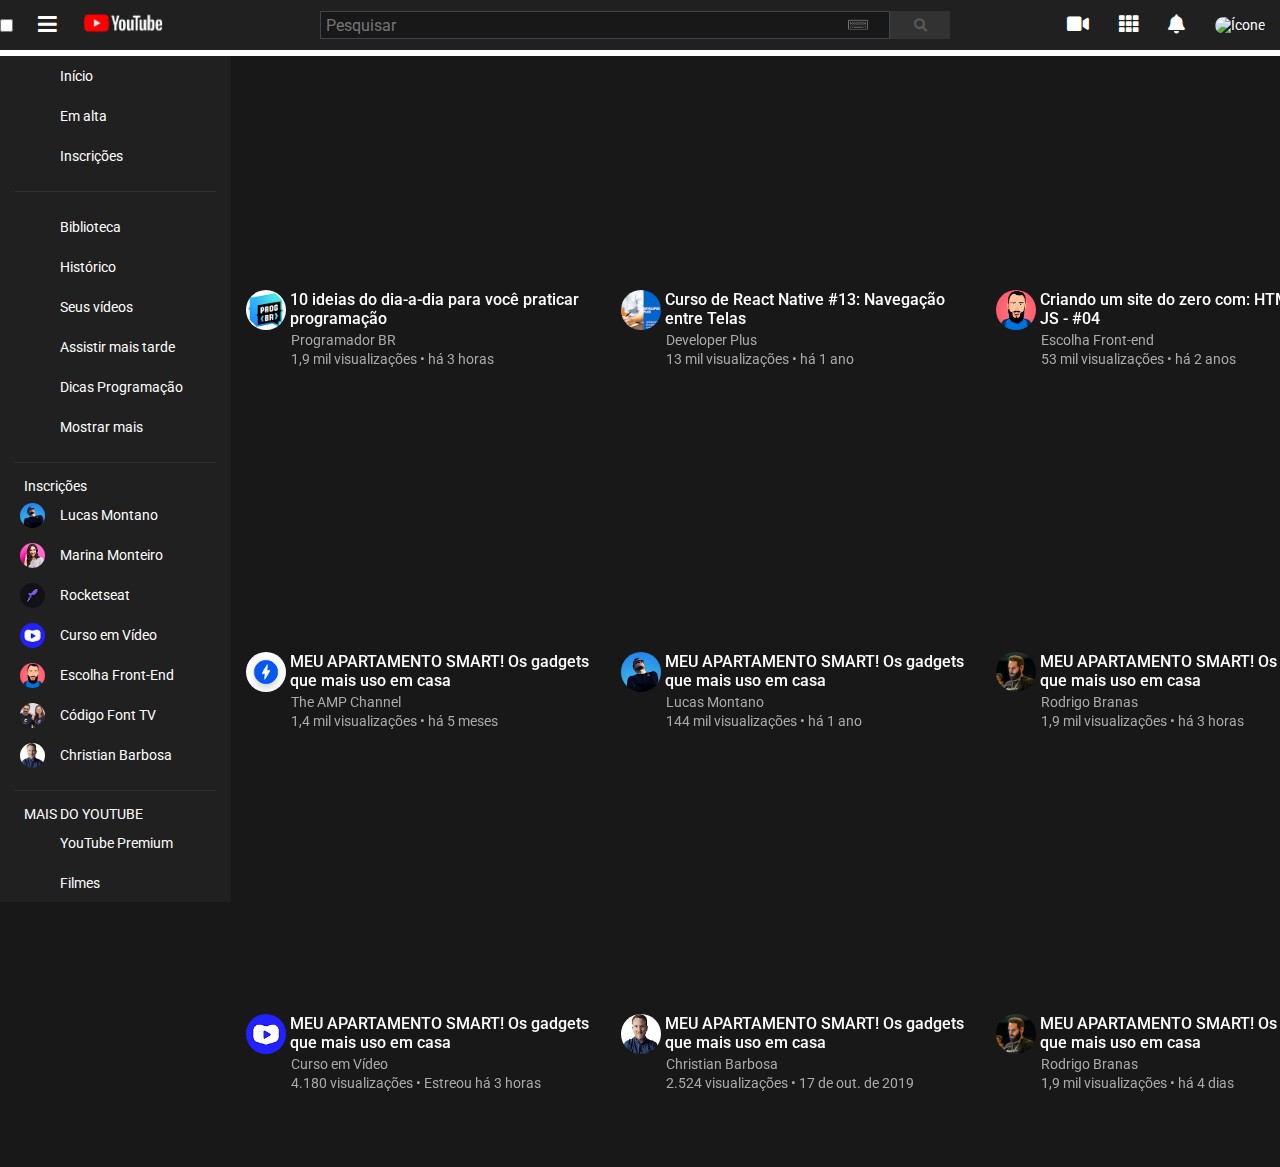
==== main.html @ c2fdd248 "alteração" ====
<!DOCTYPE html>
<html lang="pt-BR">

<head>
    <meta charset="UTF-8">
    <meta name="viewport" content="width=device-width, initial-scale=1.0">

    <link rel="stylesheet" href="styles/style.css">
    <title>Document</title>
    <script src="https://use.fontawesome.com/62e43a72a9.js"></script>
    <link rel="stylesheet" href="https://cdnjs.cloudflare.com/ajax/libs/font-awesome/5.11.2/css/all.css">
    <link href="https://fonts.googleapis.com/css2?family=Roboto&display=swap" rel="stylesheet">
    <link href="https://fonts.googleapis.com/css2?family=Roboto:wght@500&display=swap" rel="stylesheet">

</head>

<body>
    <header>
        <div class="header">
            <div class="header_start">
                <input type="checkbox" id="esconder">
                <label for="esconder">
                <div class="menu-hamburger">
                    <i class="fas fa-bars fa-lg"></i>
                </div>
            </label>
                <div class="logo">
                    <img src="img/logo-ytb.png" alt="Youtube"><a href="youtube.com.br"></a>
                </div>
            </div>
            <div class="header_center">
                <div class="pesquisa">
                    <img src="img/teclado.png" alt="">
                    <input class="inp-text" type="text" placeholder="Pesquisar">
                    <button class="btn-pesq" type="submit"><i class="fa fa-search"></i></button>
                </div>
            </div>
            <div class="header_end">
                <div class="end-icons">
                    <i class="fa fa-video fa-lg"></i>
                </div>
                <div class="end-icons">
                    <i class="fa fa-th fa-lg"></i>
                </div>
                <div class="end-icons">
                    <i class="fa fa-bell fa-lg"></i>
                </div>
                <div class="end-icons">
                    <img class="icon-user" src="img/icon-user.jpg" alt="Ícone">
                </div>
            </div>
        </div>
    </header>

    <main>
        <div class="menu_lateral" id="menu_lateral">
            <div class="lateral" id="lateral">
                <div class="principal">
                    <a class="inicio" href="#">Início</a>
                    <a href="#">Em alta</a>
                    <a href="#">Inscrições</a>
                    <p class="hr"></p>
                    <a class="biblioteca" href="#">Biblioteca</a>
                    <a href="#">Histórico</a>
                    <a href="#">Seus vídeos</a>
                    <a href="#">Assistir mais tarde</a>
                    <a href="#">Dicas Programação</a>
                    <a href="#">Mostrar mais</a>
                    <p class="hr"></p>
                    <p class="inscricoes">Inscrições</p>
                    <a href="#">
                        <img class="icon-user-lateral" src="img/youtuber/lucas-montano.jpg" alt="Lucas Montano">
                        Lucas Montano
                    </a>
                    <a href="#">
                        <img class="icon-user-lateral" src="img/youtuber/marina-monteiro.jpg" alt="Marina Monteiro">
                        Marina Monteiro
                    </a>
                    <a href="#">
                        <img class="icon-user-lateral" src="img/youtuber/rocketseat.jpg" alt="Rocketseat">
                        Rocketseat
                    </a>
                    <a href="#">
                        <img class="icon-user-lateral" src="img/youtuber/curso-em-video.jpg" alt="Curso em Vídeo">
                        Curso em Vídeo
                    </a>
                    <a href="#">
                        <img class="icon-user-lateral" src="img/youtuber/escola-front-end.jpg" alt="Escolha Front-End">
                        Escolha Front-End
                    </a>
                    <a href="#">
                        <img class="icon-user-lateral" src="img/youtuber/codigo-fonte-tv.jpg" alt="Código Font TV">
                        Código Font TV
                    </a>
                    <a href="#">
                        <img class="icon-user-lateral" src="img/youtuber/christian-barbosa.jpg" alt="Christian Barbosa">
                        Christian Barbosa
                    </a>
                    <p class="hr"></p>
                    <p class="mais_ytb">MAIS DO YOUTUBE</p>
                    <a href="#">YouTube Premium</a>
                    <a href="#">Filmes</a>
                    <a href="#">Jogos</a>
                    <a href="#">Ao Vivo</a>
                    <a href="#">Aprender</a>
                    <p class="hr"></p>
                    <a class="config" href="#">Configurações</a>
                    <a href="#">Históricos de denúncias</a>
                    <a href="#">Ajuda</a>
                    <a href="#">Enviar Feedback</a>
                    <p class="hr"></p>
                </div>

                <div class="empresa">
                    <div class="sobre">
                        <a href="">Sobre</a>
                        <a href="">Imprensa</a><br>
                        <a href="">Direitos autorais</a><br>
                        <a href="">Entre em contato</a><br>
                        <a href="">Criadores de conteúdo</a><br>
                        <a href="">Publicidade</a>
                        <a href="">Desenvolvedores</a>
                    </div>
                    <div class="termo">
                        <a href="">Termos</a>
                        <a href="">Privacidade</a><br>
                        <a href="">Política e Segurança</a><br>
                        <a href="">Como funciona o YouTube</a><br>
                        <a href="">Testar os novos recursos</a>
                    </div>
                    <div class="footer">
                        <p>© 2020 Google LLC</p>
                    </div>

                </div>
            </div>
        </div>
        <div class="conteudo">
            <div class="conteudo-video">
                <div class="video">
                    <iframe src="https://www.youtube.com/embed/ZnTqFoeDyBo" frameborder="0"
                        allow="accelerometer; autoplay; clipboard-write; encrypted-media; gyroscope; picture-in-picture"
                        allowfullscreen>10 ideias do dia-a-dia para você praticar programação</iframe>
                    <div class="youtuber">
                        <img class="icon-ytbr" src="img/youtuber/programador-br.jpg" alt="Ícone">
                        <p>10 ideias do dia-a-dia para você praticar programação</p><br>
                    </div>
                    <small><a href="#">Programador BR</a></small><br>
                    <small>1,9 mil visualizações • há 3 horas</small>
                </div>
                <div class="video">
                    <iframe src="https://www.youtube.com/embed/vutPJi3tYeg" frameborder="0"
                        allow="accelerometer; autoplay; clipboard-write; encrypted-media; gyroscope; picture-in-picture"
                        allowfullscreen>Curso de React Native #13: Navegação entre Telas</iframe>
                    <div class="youtuber">
                        <img class="icon-ytbr" src="img/youtuber/developer-plus.jpg" alt="Ícone">
                        <p>Curso de React Native #13: Navegação entre Telas</p><br>
                    </div>
                    <small><a href="#">Developer Plus</a></small><br>
                    <small>13 mil visualizações • há 1 ano</small>
                </div>
                <div class="video">
                    <iframe src="https://www.youtube.com/embed/IA_fwt152AI" frameborder="0"
                        allow="accelerometer; autoplay; clipboard-write; encrypted-media; gyroscope; picture-in-picture"
                        allowfullscreen>Criando um site do zero com: HTML, CSS e JS - #04</iframe>
                    <div class="youtuber">
                        <img class="icon-ytbr" src="img/youtuber/escola-front-end.jpg" alt="Ícone">
                        <p>Criando um site do zero com: HTML, CSS e JS - #04</p><br>
                    </div>
                    <small><a href="#">Escolha Front-end</a></small><br>
                    <small>53 mil visualizações • há 2 anos</small>
                </div>
                <div class="video">
                    <iframe src="https://www.youtube.com/embed/Lce07PYI48w" frameborder="0"
                        allow="accelerometer; autoplay; clipboard-write; encrypted-media; gyroscope; picture-in-picture"
                        allowfullscreen>MEU APARTAMENTO SMART! Os gadgets que mais uso em casa</iframe>
                    <div class="youtuber">
                        <img class="icon-ytbr" src="img/youtuber/marina-monteiro.jpg" alt="Ícone">
                        <p>MEU APARTAMENTO SMART! Os gadgets que mais uso em casa</p><br>
                    </div>
                    <small><a href="#">Marina Monteiro</a></small><br>
                    <small>520 mil visualizações • há 9 meses</small>
                </div>
                <div class="video">
                    <iframe src="https://www.youtube.com/embed/f02mOEt11OQ" frameborder="0"
                        allow="accelerometer; autoplay; clipboard-write; encrypted-media; gyroscope; picture-in-picture"
                        allowfullscreen>code-fi / lofi beats to code/relax to
                    </iframe>
                    <div class="youtuber">
                        <img class="icon-ytbr" src="img/youtuber/the-amp-channel.jpg" alt="Ícone">
                        <p>MEU APARTAMENTO SMART! Os gadgets que mais uso em casa</p><br>
                    </div>
                    <small><a href="#">The AMP Channel</a></small><br>
                    <small>1,4 mil visualizações • há 5 meses</small>
                </div>
                <div class="video">
                    <iframe src="https://www.youtube.com/embed/WPTQ8fZ0aQk" frameborder="0"
                        allow="accelerometer; autoplay; clipboard-write; encrypted-media; gyroscope; picture-in-picture"
                        allowfullscreen>programador Junior, o que as empresas esperam que tu saiba</iframe>
                    <div class="youtuber">
                        <img class="icon-ytbr" src="img/youtuber/lucas-montano.jpg" alt="Ícone">
                        <p>MEU APARTAMENTO SMART! Os gadgets que mais uso em casa</p><br>
                    </div>
                    <small><a href="#">Lucas Montano</a></small><br>
                    <small>144 mil visualizações • há 1 ano</small>
                </div>
                <div class="video">
                    <iframe src="https://www.youtube.com/embed/LN5S1-pzd6c" frameborder="0"
                        allow="accelerometer; autoplay; clipboard-write; encrypted-media; gyroscope; picture-in-picture"
                        allowfullscreen>Programação Funcional com Renan Ranelli // Live #63</iframe>
                    <div class="youtuber">
                        <img class="icon-ytbr" src="img/youtuber/rodrigo-branas.jpg" alt="Ícone">
                        <p>MEU APARTAMENTO SMART! Os gadgets que mais uso em casa</p><br>
                    </div>
                    <small><a href="#">Rodrigo Branas</a></small><br>
                    <small>1,9 mil visualizações • há 3 horas</small>
                </div>
                <div class="video">
                    <iframe src="https://www.youtube.com/embed/H91DhKPjhPk" frameborder="0"
                        allow="accelerometer; autoplay; clipboard-write; encrypted-media; gyroscope; picture-in-picture"
                        allowfullscreen>Responsividade na Prática | Masterclass #08</iframe>
                    <div class="youtuber">
                        <img class="icon-ytbr" src="img/youtuber/rocketseat.jpg" alt="Ícone">
                        <p>MEU APARTAMENTO SMART! Os gadgets que mais uso em casa</p><br>
                    </div>
                    <small><a href="#">Rocketseat</a></small><br>
                    <small>38 mil visualizações • há 6 meses</small>
                </div>
                <div class="video">
                    <iframe width="560" height="315" src="https://www.youtube.com/embed/RFHSt1PCy0k" frameborder="0"
                        allow="accelerometer; autoplay; clipboard-write; encrypted-media; gyroscope; picture-in-picture"
                        allowfullscreen>O que é domínio e hospedagem? - @Curso em Vídeo HTML5 e CSS3</iframe>
                    <div class="youtuber">
                        <img class="icon-ytbr" src="img/youtuber/curso-em-video.jpg" alt="Ícone">
                        <p>MEU APARTAMENTO SMART! Os gadgets que mais uso em casa</p><br>
                    </div>
                    <small><a href="#">Curso em Vídeo</a></small><br>
                    <small>4.180 visualizações • Estreou há 3 horas</small>
                </div>
                <div class="video">
                    <iframe width="560" height="315" src="https://www.youtube.com/embed/IOfX0Y5yKSk" frameborder="0"
                        allow="accelerometer; autoplay; clipboard-write; encrypted-media; gyroscope; picture-in-picture"
                        allowfullscreen>LÍDERES INSPIRAM! ENTÃO TENHA UMA CAUSA.</iframe>
                    <div class="youtuber">
                        <img class="icon-ytbr" src="img/youtuber/christian-barbosa.jpg" alt="Ícone">
                        <p>MEU APARTAMENTO SMART! Os gadgets que mais uso em casa</p><br>
                    </div>
                    <small><a href="#">Christian Barbosa</a></small><br>
                    <small>2.524 visualizações • 17 de out. de 2019</small>
                </div>
                <div class="video">
                    <iframe width="560" height="315" src="https://www.youtube.com/embed/i9_kGxwALyQ" frameborder="0"
                        allow="accelerometer; autoplay; clipboard-write; encrypted-media; gyroscope; picture-in-picture"
                        allowfullscreen>Machine Learning com Carla Vieira // Live #65</iframe>
                    <div class="youtuber">
                        <img class="icon-ytbr" src="img/youtuber/rodrigo-branas.jpg" alt="Ícone">
                        <p>MEU APARTAMENTO SMART! Os gadgets que mais uso em casa</p><br>
                    </div>
                    <small><a href="#">Rodrigo Branas</a></small><br>
                    <small>1,9 mil visualizações • há 4 dias</small>
                </div>
                <div class="video">
                    <iframe width="560" height="315" src="https://www.youtube.com/embed/coNfzdUOw40" frameborder="0"
                        allow="accelerometer; autoplay; clipboard-write; encrypted-media; gyroscope; picture-in-picture"
                        allowfullscreen>Comece a Programar: 3 Passos Iniciais // Vlog #9</iframe>
                    <div class="youtuber">
                        <img class="icon-ytbr" src="img/youtuber/codigo-fonte-tv.jpg" alt="Ícone">
                        <p>MEU APARTAMENTO SMART! Os gadgets que mais uso em casa</p><br>
                    </div>
                    <small><a href="#">Código Font TV</a></small><br>
                    <small>90.722 visualizações • 3 de mar. de 2016</small>
                </div>
            </div>
        </div>
    </main>


    <script src="javascript/javascript.js"></script>
    <!-- Ícones feitos por <a href="https://www.flaticon.com/br/autores/freepik" title="Freepik">Freepik</a> from <a href="https://www.flaticon.com/br/" title="Flaticon"> www.flaticon.com</a>
    Ícones feitos por <a href="https://www.flaticon.com/br/autores/google" title="Google">Google</a> from <a href="https://www.flaticon.com/br/" title="Flaticon"> www.flaticon.com</a> -->
</body>

</html>
---- styles/style.css ----
/* 
Cores de fundo:
    Header: #202020
    Main: #181818
    Pesquisa: #3F434C
    
Cores dos letras:
    Títulos: #FFFFFF
    Youtuber, Visualizações e tempo: #AAAAAA
*/

* {
    padding: 0;
    margin: 0;
    box-sizing: border-box;
    color: #FFFFFF;
    text-decoration: none;
    font-family: 'Roboto', Arial, sans-serif;
}

header {
    position: relative;
}

.header {
    width: 100%;
    position: fixed;
    top: 0;
    background-color: #202020;
    display: grid;
    grid-template-columns: 25% 50% 25%;
}

.header_start {
    display: flex;
    align-items: center;
    grid-column-start: 1;
    grid-column-end: 2;
}

/* #esconder {
    display: none;
} */

.menu-hamburger, .logo {
    margin: 0 0 0 25px;
}

.logo img {
    width: 82px;
}

.header_center {
    display: flex;
    align-items: center;
    justify-content: left;
    padding: 15px 107px;
}

.pesquisa img {
    width: 30px;
    position: absolute;
    right: 40%;
    margin: 6px 7px;
}

.pesquisa input[placeholder] {
    padding: 5px;
    font-size: 100%;
}

.inp-text {
    background-color: #181818;
    border-style: none;
    border: 1px solid #3F434C;
    width: 570px;
    height: 28px;
}

.btn-pesq {
    width: 60px;
    height: 28px;
    float: right;
    background-color: #323232;
    border: none;
    cursor: pointer;
}

.pesquisa .fa {
    color: #585858;
}

.header_end {
    display: flex;
    justify-self: self-end;
    align-items: center;
}

.end-icons {
    padding: 0 30px 0 0;
    font-size: 0.9rem;
}

.icon-user {
    width: 30px;
    border-radius: 20px;
}

.icon-ytbr {
    margin: 5px 0 0 0;
    width: 40px;
    height: 40px;
    border-radius: 20px;
}

main {
    display: grid;
    background-color: #181818;
    grid-template-columns: 13% 87%;
    margin-top: 56px;
}

#menu_lateral {
    position: fixed;
    grid-column-start: 1;
    grid-column-end: 2;
    width: auto;
}

#esconder:checked ~ #menu_lateral {
    position: none;
    display: none;
}

#lateral, #menu_lateral {
    display: flex;
}

#lateral {
    flex-direction: column;
    position: absolute;
    height: 94vh;
    width: max-content;
    overflow: auto;
    background-color: #202020;
}

.lateral::-webkit-scrollbar-track {
    background-color: #202020;
}
.lateral::-webkit-scrollbar {
    width: 8px;
    background: #F4F4F4;
}
.lateral::-webkit-scrollbar-thumb {
    background: #313131;
}

.principal {
    font-size: 0.9rem;
}

.principal a {
    padding: 0 0 0 60px;
    height: 40px;
    display: flex;
    align-items: center;
}

.icon-user-lateral {
    position: absolute;
    width: 25px;
    border-radius: 20px;
    left: 20px;
}

.inscricoes, .mais_ytb {
    padding: 0 24px 0;
}

.hr {
    border-top: 1px solid #313131;
    margin: 15px;
}

.principal a:hover {
    font-weight: bold;
    background-color: #313131;
}

.empresa {
    font-size: 0.8rem;
    font-weight: 500; /* Colocando uma expessura maior na font pela numeração do site expecificado */
}

.empresa a {
    padding: 0;
    width: 0;
    height: auto;
    margin-right: 8px;
    color: #CFCFCF;
}

.sobre {
    padding: 16px 24px 0;
}

.termo {
    padding: 12px 24px 0;
}

.conteudo {
    display: flex;
    grid-column-start: 2;
    grid-column-end: 3;
    padding-top: 25px;
}

.conteudo-video {
    display: grid;
    grid-template-columns: repeat(4, 1fr);
    margin-left: 80px;
    margin-right: 80px;
}

.video {
    margin-bottom: 75px;
    margin-right: 15px;
}

.video iframe {
    height: 200px;
    width: 360px;
}

.youtuber p {
    padding: 5px 0 0 4px;
    font-weight: 500;
}

.video small  {
    margin-left: 45px;
    color: #AAAAAA;
    font-size: 0.9rem;
}

.video a {
    color: #AAAAAA;
}

.video a:hover {
    font-weight: normal;
    color: #FFFFFF;
}

.youtuber {
    display: flex;
    max-width: 360px;
}

.footer {
    padding: 22px 48px 0;
}

@media only screen and (max-width: 1360px) {
    .header_center {
        display: flex;
        align-items: center;
        justify-content: left;
        padding: 0 0;
    }
    
     .pesquisa img {
        width: 20px;
        right: 33%;
        margin: 8px -10px;
        color: #CFCFCF;
        cursor: pointer;
    }

    .header_end {
        display: flex;
        justify-self: self-end;
        align-items: center;
    }

    .end-icons {
        padding: 0 15px;
    }

    .header_end img {
        width: 30px;
        border-radius: 20px;
    }

  }
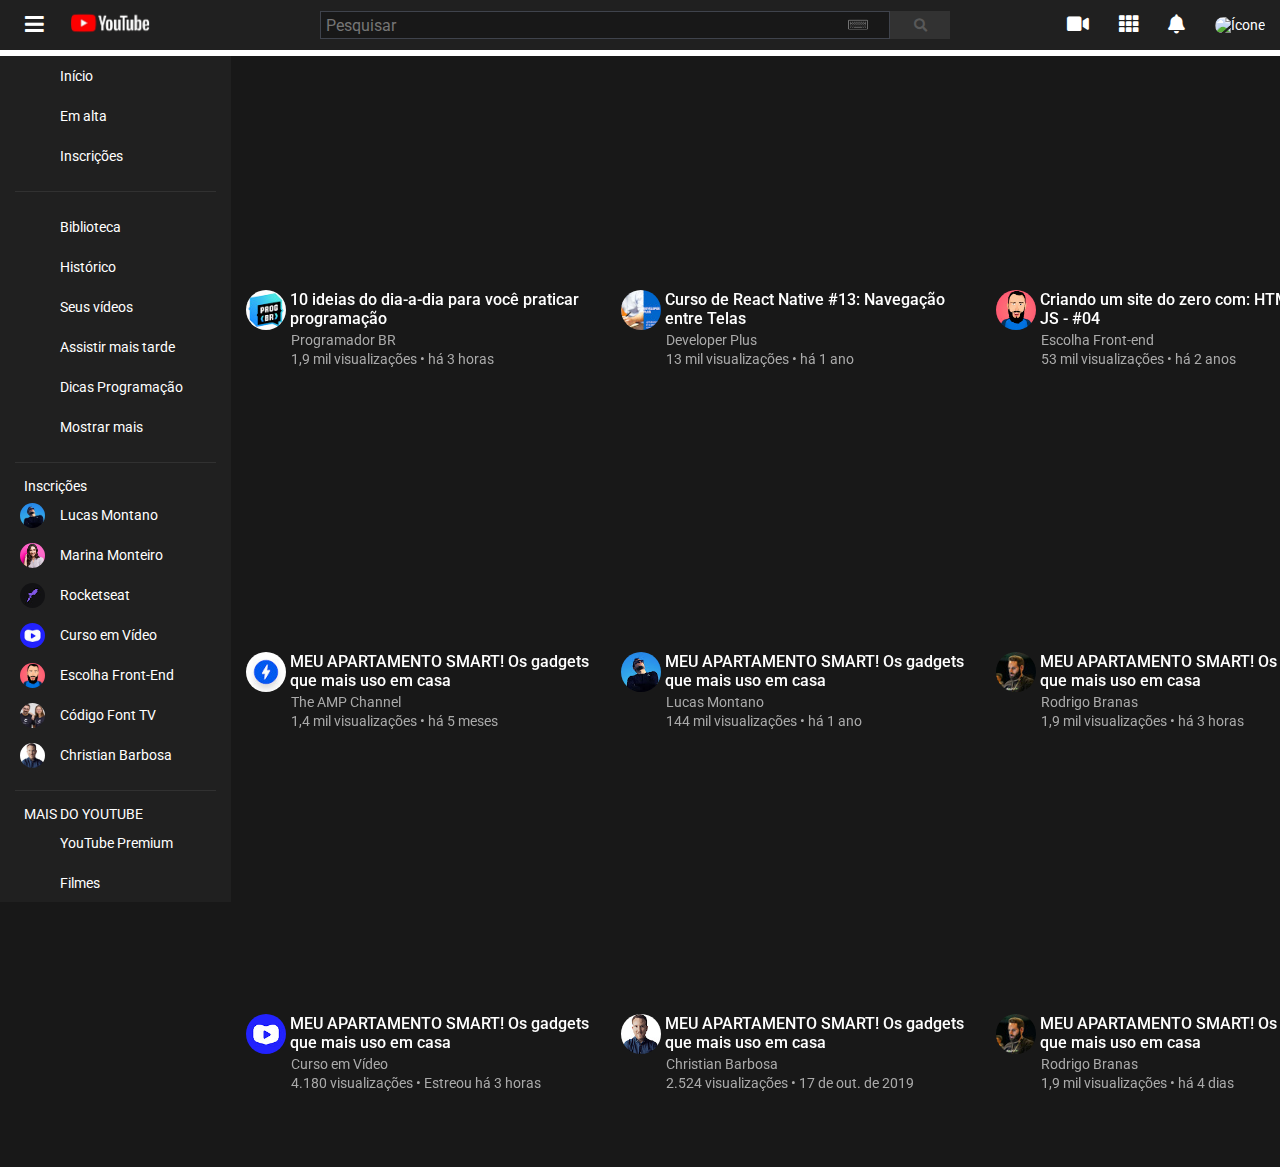
==== commit 25b5e8ad: "Alterações" ====
--- a/main.html
+++ b/main.html
@@ -6,7 +6,7 @@
     <meta name="viewport" content="width=device-width, initial-scale=1.0">
 
     <link rel="stylesheet" href="styles/style.css">
-    <title>Document</title>
+    <title>Youtube</title>
     <script src="https://use.fontawesome.com/62e43a72a9.js"></script>
     <link rel="stylesheet" href="https://cdnjs.cloudflare.com/ajax/libs/font-awesome/5.11.2/css/all.css">
     <link href="https://fonts.googleapis.com/css2?family=Roboto&display=swap" rel="stylesheet">
@@ -54,6 +54,28 @@
 
     <main>
         <div class="menu_lateral" id="menu_lateral">
+            <div class="lateral_menor" id="lateral_menor">
+                <ul>
+                    <li>
+                        <a class="inicio" href="#">
+                        <img class="icons_menu_menor" src="img/icons/casa.png" alt="Home">Início</a>
+                        
+                    </li>
+                    <li>
+                          <a class="inicio" href="#">
+                              <img class="icons_menu_menor" src="img/icons/fogo.png" alt="Em alta">Em alta</a>
+                    </li>
+                    <li>
+                            <a class="inicio" href="#">
+                                <img class="icons_menu_menor" src="img/icons/galeria.png" alt="Inscrições">Inscrições</a>
+                    </li>
+                    <li>
+                            <a class="inicio" href="#">
+                                <img class="icons_menu_menor" src="img/icons/biblioteca.png" alt="Biblioteca">Biblioteca</a>
+                    </li>
+                </ul>
+                    
+            </div>
             <div class="lateral" id="lateral">
                 <div class="principal">
                     <a class="inicio" href="#">Início</a>
--- a/styles/style.css
+++ b/styles/style.css
@@ -15,6 +15,7 @@
     box-sizing: border-box;
     color: #FFFFFF;
     text-decoration: none;
+    list-style: none;
     font-family: 'Roboto', Arial, sans-serif;
 }
 
@@ -38,9 +39,9 @@
     grid-column-end: 2;
 }
 
-/* #esconder {
+.header_start input {
     display: none;
-} */
+}
 
 .menu-hamburger, .logo {
     margin: 0 0 0 25px;
@@ -101,6 +102,11 @@
     font-size: 0.9rem;
 }
 
+.icons_menu_menor {
+    width: 20px;
+    margin-bottom: 10px;
+}
+
 .icon-user {
     width: 30px;
     border-radius: 20px;
@@ -127,13 +133,31 @@
     width: auto;
 }
 
-#esconder:checked ~ #menu_lateral {
-    position: none;
+#lateral, 
+#menu_lateral {
+    display: flex;
+}
+
+#lateral_menor {
     display: none;
-}
-
-#lateral, #menu_lateral {
-    display: flex;
+    flex-direction: column;
+    position: absolute;
+    height: 94vh;
+    width: max-content;
+    overflow: auto;
+    background-color: #202020;
+}
+
+#lateral_menor li {
+    font-size: 0.6rem;
+    display: grid;
+    justify-items: center;
+}
+
+#lateral_menor a {
+    padding: 17px 14px;
+    display: grid;
+    justify-items: center;
 }
 
 #lateral {
@@ -183,7 +207,7 @@
     margin: 15px;
 }
 
-.principal a:hover {
+.principal a:hover ,#lateral_menor li:hover {
     font-weight: bold;
     background-color: #313131;
 }
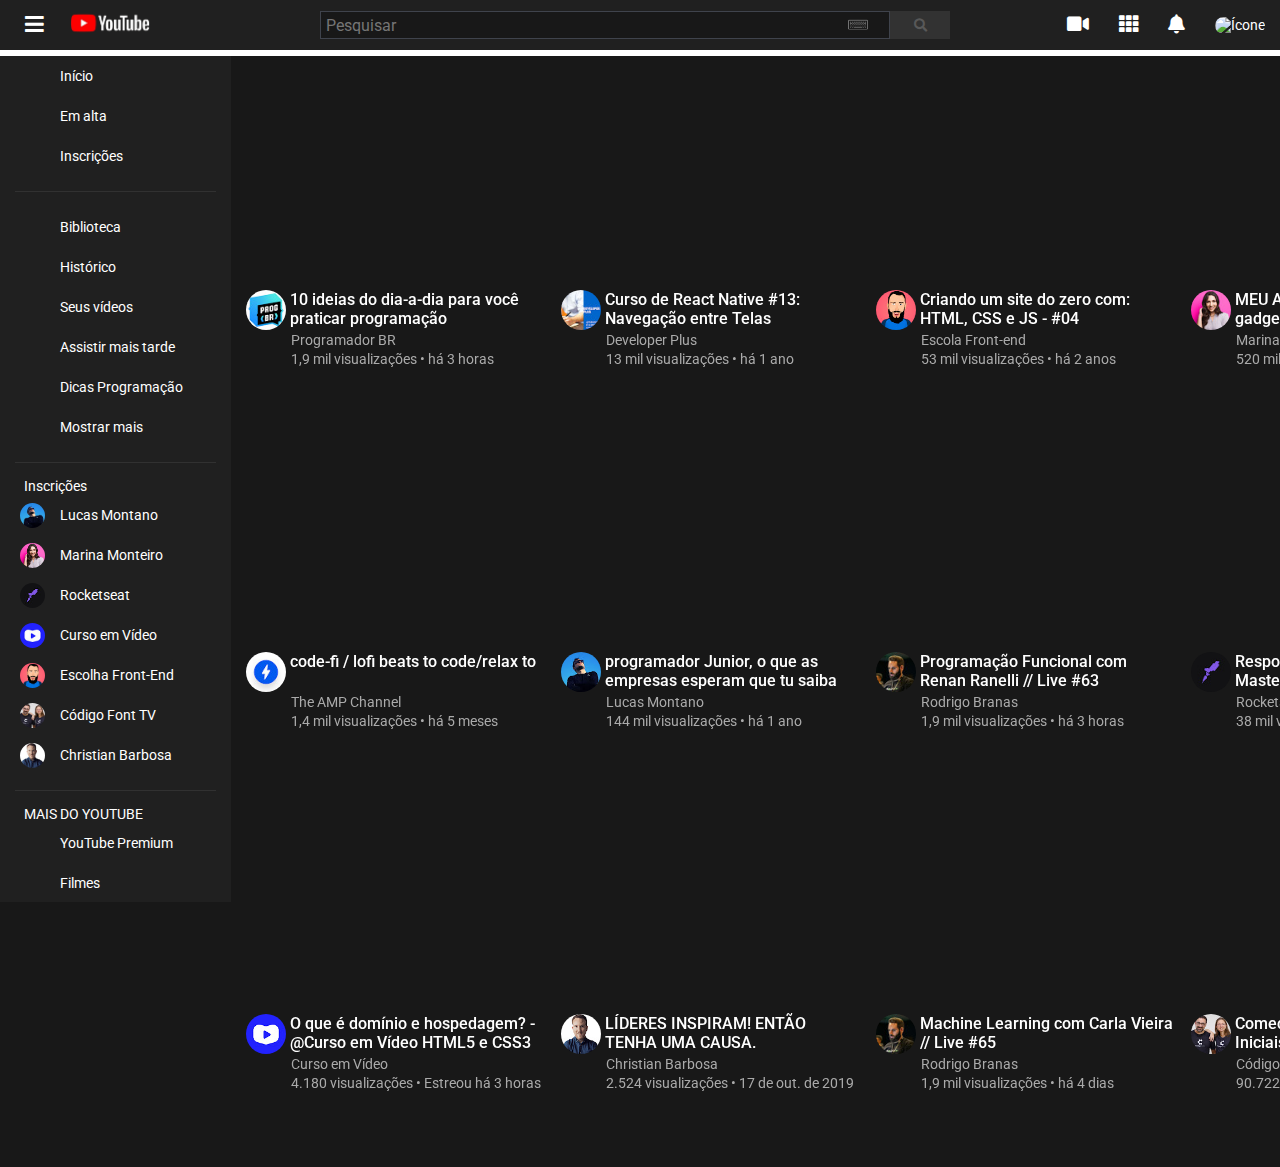
==== commit 8ce117e5: "inclusão de imgs, mudanças no main e js" ====
--- a/main.html
+++ b/main.html
@@ -53,7 +53,7 @@
     </header>
 
     <main>
-        <div class="menu_lateral" id="menu_lateral">
+        <div class="menu_lateral" id="menuLateral">
             <div class="lateral_menor" id="lateral_menor">
                 <ul>
                     <li>
@@ -158,9 +158,9 @@
             </div>
         </div>
         <div class="conteudo">
-            <div class="conteudo-video">
-                <div class="video">
-                    <iframe src="https://www.youtube.com/embed/ZnTqFoeDyBo" frameborder="0"
+            <div class="conteudo-video" id="conteudoVideo">
+                <div class="video" id="video">
+                    <iframe id="iframe" src="https://www.youtube.com/embed/ZnTqFoeDyBo" frameborder="0"
                         allow="accelerometer; autoplay; clipboard-write; encrypted-media; gyroscope; picture-in-picture"
                         allowfullscreen>10 ideias do dia-a-dia para você praticar programação</iframe>
                     <div class="youtuber">
@@ -170,8 +170,8 @@
                     <small><a href="#">Programador BR</a></small><br>
                     <small>1,9 mil visualizações • há 3 horas</small>
                 </div>
-                <div class="video">
-                    <iframe src="https://www.youtube.com/embed/vutPJi3tYeg" frameborder="0"
+                <div class="video" id="video">
+                    <iframe id="iframe" src="https://www.youtube.com/embed/vutPJi3tYeg" frameborder="0"
                         allow="accelerometer; autoplay; clipboard-write; encrypted-media; gyroscope; picture-in-picture"
                         allowfullscreen>Curso de React Native #13: Navegação entre Telas</iframe>
                     <div class="youtuber">
@@ -181,19 +181,19 @@
                     <small><a href="#">Developer Plus</a></small><br>
                     <small>13 mil visualizações • há 1 ano</small>
                 </div>
-                <div class="video">
-                    <iframe src="https://www.youtube.com/embed/IA_fwt152AI" frameborder="0"
+                <div class="video" id="video">
+                    <iframe id="iframe" src="https://www.youtube.com/embed/IA_fwt152AI" frameborder="0"
                         allow="accelerometer; autoplay; clipboard-write; encrypted-media; gyroscope; picture-in-picture"
                         allowfullscreen>Criando um site do zero com: HTML, CSS e JS - #04</iframe>
                     <div class="youtuber">
                         <img class="icon-ytbr" src="img/youtuber/escola-front-end.jpg" alt="Ícone">
                         <p>Criando um site do zero com: HTML, CSS e JS - #04</p><br>
                     </div>
-                    <small><a href="#">Escolha Front-end</a></small><br>
+                    <small><a href="#">Escola Front-end</a></small><br>
                     <small>53 mil visualizações • há 2 anos</small>
                 </div>
-                <div class="video">
-                    <iframe src="https://www.youtube.com/embed/Lce07PYI48w" frameborder="0"
+                <div class="video" id="video">
+                    <iframe id="iframe" src="https://www.youtube.com/embed/Lce07PYI48w" frameborder="0"
                         allow="accelerometer; autoplay; clipboard-write; encrypted-media; gyroscope; picture-in-picture"
                         allowfullscreen>MEU APARTAMENTO SMART! Os gadgets que mais uso em casa</iframe>
                     <div class="youtuber">
@@ -203,91 +203,91 @@
                     <small><a href="#">Marina Monteiro</a></small><br>
                     <small>520 mil visualizações • há 9 meses</small>
                 </div>
-                <div class="video">
-                    <iframe src="https://www.youtube.com/embed/f02mOEt11OQ" frameborder="0"
+                <div class="video" id="video">
+                    <iframe id="iframe" src="https://www.youtube.com/embed/f02mOEt11OQ" frameborder="0"
                         allow="accelerometer; autoplay; clipboard-write; encrypted-media; gyroscope; picture-in-picture"
                         allowfullscreen>code-fi / lofi beats to code/relax to
                     </iframe>
                     <div class="youtuber">
                         <img class="icon-ytbr" src="img/youtuber/the-amp-channel.jpg" alt="Ícone">
-                        <p>MEU APARTAMENTO SMART! Os gadgets que mais uso em casa</p><br>
+                        <p>code-fi / lofi beats to code/relax to</p><br>
                     </div>
                     <small><a href="#">The AMP Channel</a></small><br>
                     <small>1,4 mil visualizações • há 5 meses</small>
                 </div>
-                <div class="video">
-                    <iframe src="https://www.youtube.com/embed/WPTQ8fZ0aQk" frameborder="0"
+                <div class="video" id="video">
+                    <iframe id="iframe" src="https://www.youtube.com/embed/WPTQ8fZ0aQk" frameborder="0"
                         allow="accelerometer; autoplay; clipboard-write; encrypted-media; gyroscope; picture-in-picture"
                         allowfullscreen>programador Junior, o que as empresas esperam que tu saiba</iframe>
                     <div class="youtuber">
                         <img class="icon-ytbr" src="img/youtuber/lucas-montano.jpg" alt="Ícone">
-                        <p>MEU APARTAMENTO SMART! Os gadgets que mais uso em casa</p><br>
+                        <p>programador Junior, o que as empresas esperam que tu saiba</p><br>
                     </div>
                     <small><a href="#">Lucas Montano</a></small><br>
                     <small>144 mil visualizações • há 1 ano</small>
                 </div>
-                <div class="video">
-                    <iframe src="https://www.youtube.com/embed/LN5S1-pzd6c" frameborder="0"
+                <div class="video" id="video">
+                    <iframe id="iframe" src="https://www.youtube.com/embed/LN5S1-pzd6c" frameborder="0"
                         allow="accelerometer; autoplay; clipboard-write; encrypted-media; gyroscope; picture-in-picture"
                         allowfullscreen>Programação Funcional com Renan Ranelli // Live #63</iframe>
                     <div class="youtuber">
                         <img class="icon-ytbr" src="img/youtuber/rodrigo-branas.jpg" alt="Ícone">
-                        <p>MEU APARTAMENTO SMART! Os gadgets que mais uso em casa</p><br>
+                        <p>Programação Funcional com Renan Ranelli // Live #63</p><br>
                     </div>
                     <small><a href="#">Rodrigo Branas</a></small><br>
                     <small>1,9 mil visualizações • há 3 horas</small>
                 </div>
-                <div class="video">
-                    <iframe src="https://www.youtube.com/embed/H91DhKPjhPk" frameborder="0"
+                <div class="video" id="video">
+                    <iframe id="iframe" src="https://www.youtube.com/embed/H91DhKPjhPk" frameborder="0"
                         allow="accelerometer; autoplay; clipboard-write; encrypted-media; gyroscope; picture-in-picture"
                         allowfullscreen>Responsividade na Prática | Masterclass #08</iframe>
                     <div class="youtuber">
                         <img class="icon-ytbr" src="img/youtuber/rocketseat.jpg" alt="Ícone">
-                        <p>MEU APARTAMENTO SMART! Os gadgets que mais uso em casa</p><br>
+                        <p>Responsividade na Prática | Masterclass #08</p><br>
                     </div>
                     <small><a href="#">Rocketseat</a></small><br>
                     <small>38 mil visualizações • há 6 meses</small>
                 </div>
-                <div class="video">
-                    <iframe width="560" height="315" src="https://www.youtube.com/embed/RFHSt1PCy0k" frameborder="0"
+                <div class="video" id="video">
+                    <iframe id="iframe" width="560" height="315" src="https://www.youtube.com/embed/RFHSt1PCy0k" frameborder="0"
                         allow="accelerometer; autoplay; clipboard-write; encrypted-media; gyroscope; picture-in-picture"
                         allowfullscreen>O que é domínio e hospedagem? - @Curso em Vídeo HTML5 e CSS3</iframe>
                     <div class="youtuber">
                         <img class="icon-ytbr" src="img/youtuber/curso-em-video.jpg" alt="Ícone">
-                        <p>MEU APARTAMENTO SMART! Os gadgets que mais uso em casa</p><br>
+                        <p>O que é domínio e hospedagem? - @Curso em Vídeo HTML5 e CSS3</p><br>
                     </div>
                     <small><a href="#">Curso em Vídeo</a></small><br>
                     <small>4.180 visualizações • Estreou há 3 horas</small>
                 </div>
-                <div class="video">
-                    <iframe width="560" height="315" src="https://www.youtube.com/embed/IOfX0Y5yKSk" frameborder="0"
+                <div class="video" id="video">
+                    <iframe id="iframe" width="560" height="315" src="https://www.youtube.com/embed/IOfX0Y5yKSk" frameborder="0"
                         allow="accelerometer; autoplay; clipboard-write; encrypted-media; gyroscope; picture-in-picture"
                         allowfullscreen>LÍDERES INSPIRAM! ENTÃO TENHA UMA CAUSA.</iframe>
                     <div class="youtuber">
                         <img class="icon-ytbr" src="img/youtuber/christian-barbosa.jpg" alt="Ícone">
-                        <p>MEU APARTAMENTO SMART! Os gadgets que mais uso em casa</p><br>
+                        <p>LÍDERES INSPIRAM! ENTÃO TENHA UMA CAUSA.</p><br>
                     </div>
                     <small><a href="#">Christian Barbosa</a></small><br>
                     <small>2.524 visualizações • 17 de out. de 2019</small>
                 </div>
-                <div class="video">
-                    <iframe width="560" height="315" src="https://www.youtube.com/embed/i9_kGxwALyQ" frameborder="0"
+                <div class="video" id="video">
+                    <iframe id="iframe" width="560" height="315" src="https://www.youtube.com/embed/i9_kGxwALyQ" frameborder="0"
                         allow="accelerometer; autoplay; clipboard-write; encrypted-media; gyroscope; picture-in-picture"
                         allowfullscreen>Machine Learning com Carla Vieira // Live #65</iframe>
                     <div class="youtuber">
                         <img class="icon-ytbr" src="img/youtuber/rodrigo-branas.jpg" alt="Ícone">
-                        <p>MEU APARTAMENTO SMART! Os gadgets que mais uso em casa</p><br>
+                        <p>Machine Learning com Carla Vieira // Live #65</p><br>
                     </div>
                     <small><a href="#">Rodrigo Branas</a></small><br>
                     <small>1,9 mil visualizações • há 4 dias</small>
                 </div>
-                <div class="video">
-                    <iframe width="560" height="315" src="https://www.youtube.com/embed/coNfzdUOw40" frameborder="0"
+                <div class="video" id="video">
+                    <iframe id="iframe" width="560" height="315" src="https://www.youtube.com/embed/coNfzdUOw40" frameborder="0"
                         allow="accelerometer; autoplay; clipboard-write; encrypted-media; gyroscope; picture-in-picture"
                         allowfullscreen>Comece a Programar: 3 Passos Iniciais // Vlog #9</iframe>
                     <div class="youtuber">
                         <img class="icon-ytbr" src="img/youtuber/codigo-fonte-tv.jpg" alt="Ícone">
-                        <p>MEU APARTAMENTO SMART! Os gadgets que mais uso em casa</p><br>
+                        <p>Comece a Programar: 3 Passos Iniciais // Vlog #9</p><br>
                     </div>
                     <small><a href="#">Código Font TV</a></small><br>
                     <small>90.722 visualizações • 3 de mar. de 2016</small>
--- a/styles/style.css
+++ b/styles/style.css
@@ -127,7 +127,7 @@
 }
 
 #menu_lateral {
-    position: fixed;
+    position: absolute;
     grid-column-start: 1;
     grid-column-end: 2;
     width: auto;
@@ -141,7 +141,7 @@
 #lateral_menor {
     display: none;
     flex-direction: column;
-    position: absolute;
+    position: fixed;
     height: 94vh;
     width: max-content;
     overflow: auto;
@@ -162,7 +162,7 @@
 
 #lateral {
     flex-direction: column;
-    position: absolute;
+    position: fixed;
     height: 94vh;
     width: max-content;
     overflow: auto;
@@ -172,10 +172,12 @@
 .lateral::-webkit-scrollbar-track {
     background-color: #202020;
 }
+
 .lateral::-webkit-scrollbar {
     width: 8px;
     background: #F4F4F4;
 }
+
 .lateral::-webkit-scrollbar-thumb {
     background: #313131;
 }
@@ -243,8 +245,13 @@
 .conteudo-video {
     display: grid;
     grid-template-columns: repeat(4, 1fr);
-    margin-left: 80px;
-    margin-right: 80px;
+    margin: 0 80px;
+}
+
+.conteudo-video-max {
+    display: grid;
+    grid-template-columns: repeat(5, 1fr);
+    margin: 0 -150px;
 }
 
 .video {
@@ -252,9 +259,19 @@
     margin-right: 15px;
 }
 
-.video iframe {
+.video-max {
+    margin-bottom: 75px;
+    margin-right: 0px;
+}
+
+#iframe {
     height: 200px;
-    width: 360px;
+    width: 300px;
+}
+
+#video-max iframe {
+    height: 190px;
+    width: 345px;
 }
 
 .youtuber p {
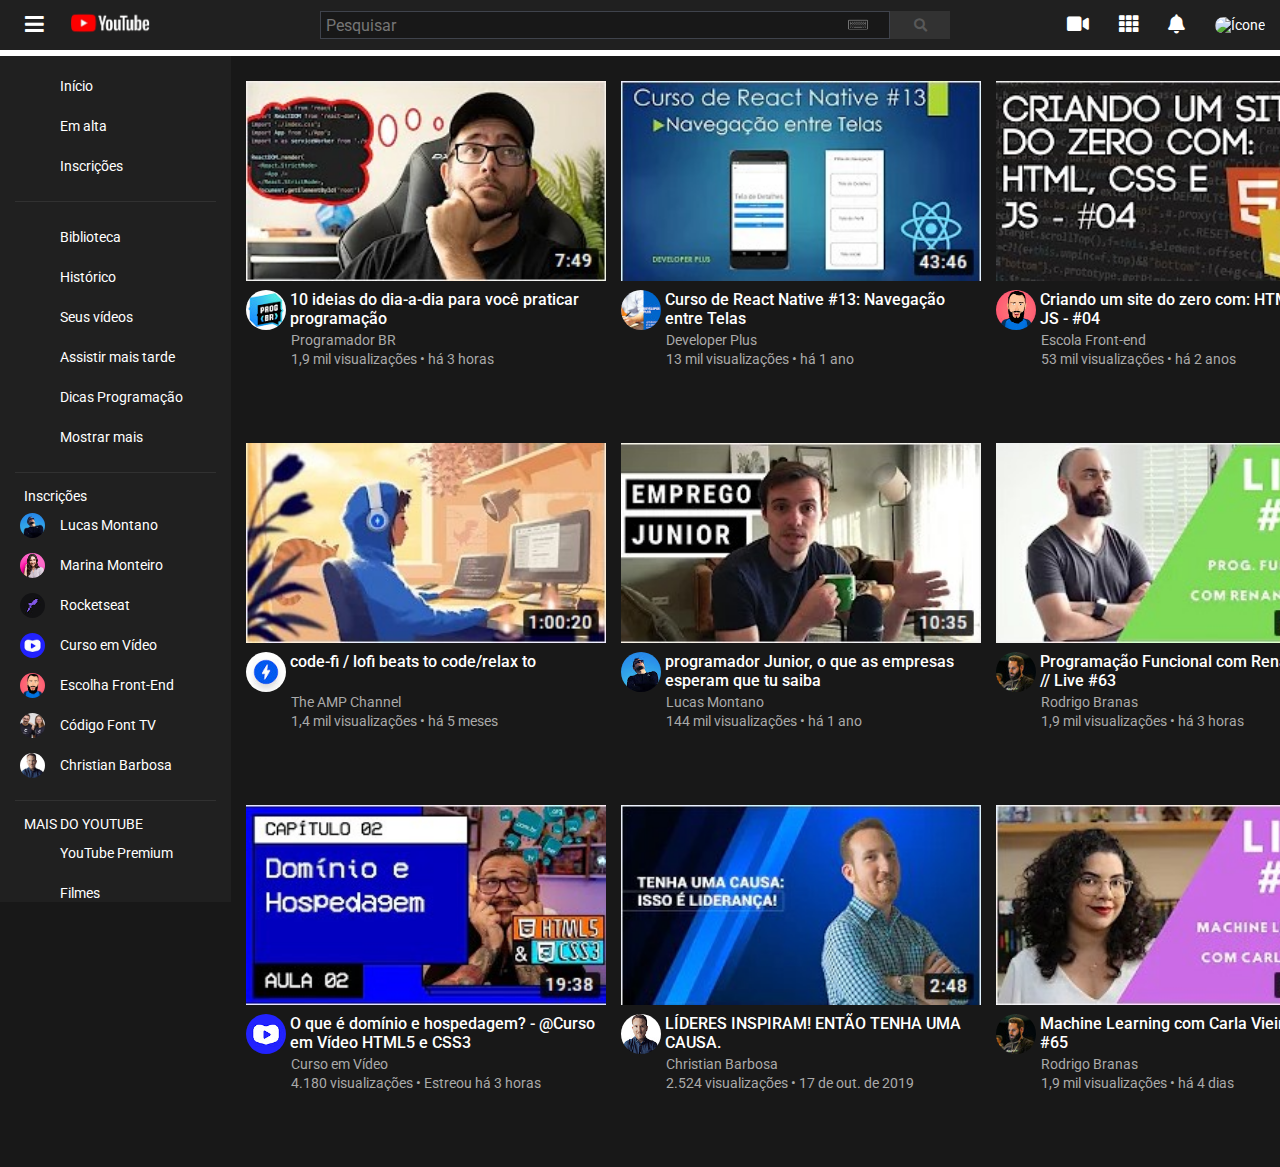
==== commit f10e4823: "Finalização do Front-End concluída" ====
--- a/main.html
+++ b/main.html
@@ -160,9 +160,7 @@
         <div class="conteudo">
             <div class="conteudo-video" id="conteudoVideo">
                 <div class="video" id="video">
-                    <iframe id="iframe" src="https://www.youtube.com/embed/ZnTqFoeDyBo" frameborder="0"
-                        allow="accelerometer; autoplay; clipboard-write; encrypted-media; gyroscope; picture-in-picture"
-                        allowfullscreen>10 ideias do dia-a-dia para você praticar programação</iframe>
+                    <img class="img-video" src="img/youtuber/10-ideias-do-dia-a-dia-para-voce -praticar-programacao.jpg" alt="10 ideias do dia-a-dia para você praticar programação">
                     <div class="youtuber">
                         <img class="icon-ytbr" src="img/youtuber/programador-br.jpg" alt="Ícone">
                         <p>10 ideias do dia-a-dia para você praticar programação</p><br>
@@ -171,9 +169,7 @@
                     <small>1,9 mil visualizações • há 3 horas</small>
                 </div>
                 <div class="video" id="video">
-                    <iframe id="iframe" src="https://www.youtube.com/embed/vutPJi3tYeg" frameborder="0"
-                        allow="accelerometer; autoplay; clipboard-write; encrypted-media; gyroscope; picture-in-picture"
-                        allowfullscreen>Curso de React Native #13: Navegação entre Telas</iframe>
+                    <img class="img-video" src="img/youtuber/Curso-de-React-Native-13-Navegacao-entre-Telas.jpg" alt="Curso de React Native #13: Navegação entre Telas">
                     <div class="youtuber">
                         <img class="icon-ytbr" src="img/youtuber/developer-plus.jpg" alt="Ícone">
                         <p>Curso de React Native #13: Navegação entre Telas</p><br>
@@ -182,9 +178,7 @@
                     <small>13 mil visualizações • há 1 ano</small>
                 </div>
                 <div class="video" id="video">
-                    <iframe id="iframe" src="https://www.youtube.com/embed/IA_fwt152AI" frameborder="0"
-                        allow="accelerometer; autoplay; clipboard-write; encrypted-media; gyroscope; picture-in-picture"
-                        allowfullscreen>Criando um site do zero com: HTML, CSS e JS - #04</iframe>
+                    <img class="img-video" src="img/youtuber/Criando-um-site-do-zero-com-HTML-CSS-e-JS-04.jpg" alt="Criando um site do zero com: HTML, CSS e JS - #04">
                     <div class="youtuber">
                         <img class="icon-ytbr" src="img/youtuber/escola-front-end.jpg" alt="Ícone">
                         <p>Criando um site do zero com: HTML, CSS e JS - #04</p><br>
@@ -193,9 +187,7 @@
                     <small>53 mil visualizações • há 2 anos</small>
                 </div>
                 <div class="video" id="video">
-                    <iframe id="iframe" src="https://www.youtube.com/embed/Lce07PYI48w" frameborder="0"
-                        allow="accelerometer; autoplay; clipboard-write; encrypted-media; gyroscope; picture-in-picture"
-                        allowfullscreen>MEU APARTAMENTO SMART! Os gadgets que mais uso em casa</iframe>
+                    <img class="img-video" src="img/youtuber/MEU-APARTAMENTO-SMART!-Os-gadgets-que-mais-uso-em-casa.jpg" alt="MEU APARTAMENTO SMART! Os gadgets que mais uso em casa">
                     <div class="youtuber">
                         <img class="icon-ytbr" src="img/youtuber/marina-monteiro.jpg" alt="Ícone">
                         <p>MEU APARTAMENTO SMART! Os gadgets que mais uso em casa</p><br>
@@ -204,10 +196,7 @@
                     <small>520 mil visualizações • há 9 meses</small>
                 </div>
                 <div class="video" id="video">
-                    <iframe id="iframe" src="https://www.youtube.com/embed/f02mOEt11OQ" frameborder="0"
-                        allow="accelerometer; autoplay; clipboard-write; encrypted-media; gyroscope; picture-in-picture"
-                        allowfullscreen>code-fi / lofi beats to code/relax to
-                    </iframe>
+                    <img class="img-video" src="img/youtuber/code-fi-lofi-beats-to-coderelax-to.jpg" alt="code-fi / lofi beats to code/relax to">
                     <div class="youtuber">
                         <img class="icon-ytbr" src="img/youtuber/the-amp-channel.jpg" alt="Ícone">
                         <p>code-fi / lofi beats to code/relax to</p><br>
@@ -216,9 +205,7 @@
                     <small>1,4 mil visualizações • há 5 meses</small>
                 </div>
                 <div class="video" id="video">
-                    <iframe id="iframe" src="https://www.youtube.com/embed/WPTQ8fZ0aQk" frameborder="0"
-                        allow="accelerometer; autoplay; clipboard-write; encrypted-media; gyroscope; picture-in-picture"
-                        allowfullscreen>programador Junior, o que as empresas esperam que tu saiba</iframe>
+                    <img class="img-video" src="img/youtuber/programador-Junior-o-que-as-empresas-esperam-que-tu-saiba.jpg" alt="programador Junior, o que as empresas esperam que tu saiba">
                     <div class="youtuber">
                         <img class="icon-ytbr" src="img/youtuber/lucas-montano.jpg" alt="Ícone">
                         <p>programador Junior, o que as empresas esperam que tu saiba</p><br>
@@ -227,9 +214,7 @@
                     <small>144 mil visualizações • há 1 ano</small>
                 </div>
                 <div class="video" id="video">
-                    <iframe id="iframe" src="https://www.youtube.com/embed/LN5S1-pzd6c" frameborder="0"
-                        allow="accelerometer; autoplay; clipboard-write; encrypted-media; gyroscope; picture-in-picture"
-                        allowfullscreen>Programação Funcional com Renan Ranelli // Live #63</iframe>
+                    <img class="img-video" src="img/youtuber/Programacao-Funcional-com-Renan-Ranelli-Live-63.jpg" alt="Programação Funcional com Renan Ranelli // Live #63">
                     <div class="youtuber">
                         <img class="icon-ytbr" src="img/youtuber/rodrigo-branas.jpg" alt="Ícone">
                         <p>Programação Funcional com Renan Ranelli // Live #63</p><br>
@@ -238,9 +223,7 @@
                     <small>1,9 mil visualizações • há 3 horas</small>
                 </div>
                 <div class="video" id="video">
-                    <iframe id="iframe" src="https://www.youtube.com/embed/H91DhKPjhPk" frameborder="0"
-                        allow="accelerometer; autoplay; clipboard-write; encrypted-media; gyroscope; picture-in-picture"
-                        allowfullscreen>Responsividade na Prática | Masterclass #08</iframe>
+                    <img class="img-video" src="img/youtuber/Responsividade-na-Pratica-Masterclass-08.jpg" alt="Responsividade na Prática | Masterclass #08">
                     <div class="youtuber">
                         <img class="icon-ytbr" src="img/youtuber/rocketseat.jpg" alt="Ícone">
                         <p>Responsividade na Prática | Masterclass #08</p><br>
@@ -249,9 +232,7 @@
                     <small>38 mil visualizações • há 6 meses</small>
                 </div>
                 <div class="video" id="video">
-                    <iframe id="iframe" width="560" height="315" src="https://www.youtube.com/embed/RFHSt1PCy0k" frameborder="0"
-                        allow="accelerometer; autoplay; clipboard-write; encrypted-media; gyroscope; picture-in-picture"
-                        allowfullscreen>O que é domínio e hospedagem? - @Curso em Vídeo HTML5 e CSS3</iframe>
+                    <img class="img-video" src="img/youtuber/O-que-e-dominio-e-hospedagem-Curso-em-Video-HTML5-e-CSS3.jpg" alt="O que é domínio e hospedagem? - @Curso em Vídeo HTML5 e CSS3">
                     <div class="youtuber">
                         <img class="icon-ytbr" src="img/youtuber/curso-em-video.jpg" alt="Ícone">
                         <p>O que é domínio e hospedagem? - @Curso em Vídeo HTML5 e CSS3</p><br>
@@ -260,9 +241,7 @@
                     <small>4.180 visualizações • Estreou há 3 horas</small>
                 </div>
                 <div class="video" id="video">
-                    <iframe id="iframe" width="560" height="315" src="https://www.youtube.com/embed/IOfX0Y5yKSk" frameborder="0"
-                        allow="accelerometer; autoplay; clipboard-write; encrypted-media; gyroscope; picture-in-picture"
-                        allowfullscreen>LÍDERES INSPIRAM! ENTÃO TENHA UMA CAUSA.</iframe>
+                    <img class="img-video" src="img/youtuber/LIDERES-INSPIRAM!-ENTAO-TENHA-UMA-CAUSA.jpg" alt="LÍDERES INSPIRAM! ENTÃO TENHA UMA CAUSA.">
                     <div class="youtuber">
                         <img class="icon-ytbr" src="img/youtuber/christian-barbosa.jpg" alt="Ícone">
                         <p>LÍDERES INSPIRAM! ENTÃO TENHA UMA CAUSA.</p><br>
@@ -271,9 +250,7 @@
                     <small>2.524 visualizações • 17 de out. de 2019</small>
                 </div>
                 <div class="video" id="video">
-                    <iframe id="iframe" width="560" height="315" src="https://www.youtube.com/embed/i9_kGxwALyQ" frameborder="0"
-                        allow="accelerometer; autoplay; clipboard-write; encrypted-media; gyroscope; picture-in-picture"
-                        allowfullscreen>Machine Learning com Carla Vieira // Live #65</iframe>
+                    <img class="img-video" src="img/youtuber/Machine-Learning-com-Carla-Vieira-Live-65.jpg" alt="Machine Learning com Carla Vieira // Live #65">
                     <div class="youtuber">
                         <img class="icon-ytbr" src="img/youtuber/rodrigo-branas.jpg" alt="Ícone">
                         <p>Machine Learning com Carla Vieira // Live #65</p><br>
@@ -282,9 +259,7 @@
                     <small>1,9 mil visualizações • há 4 dias</small>
                 </div>
                 <div class="video" id="video">
-                    <iframe id="iframe" width="560" height="315" src="https://www.youtube.com/embed/coNfzdUOw40" frameborder="0"
-                        allow="accelerometer; autoplay; clipboard-write; encrypted-media; gyroscope; picture-in-picture"
-                        allowfullscreen>Comece a Programar: 3 Passos Iniciais // Vlog #9</iframe>
+                    <img class="img-video" src="img/youtuber/Comece-a-Programar-3-Passos-Iniciais -Vlog-9.jpg" alt="Comece a Programar: 3 Passos Iniciais // Vlog #9">
                     <div class="youtuber">
                         <img class="icon-ytbr" src="img/youtuber/codigo-fonte-tv.jpg" alt="Ícone">
                         <p>Comece a Programar: 3 Passos Iniciais // Vlog #9</p><br>
@@ -298,8 +273,6 @@
 
 
     <script src="javascript/javascript.js"></script>
-    <!-- Ícones feitos por <a href="https://www.flaticon.com/br/autores/freepik" title="Freepik">Freepik</a> from <a href="https://www.flaticon.com/br/" title="Flaticon"> www.flaticon.com</a>
-    Ícones feitos por <a href="https://www.flaticon.com/br/autores/google" title="Google">Google</a> from <a href="https://www.flaticon.com/br/" title="Flaticon"> www.flaticon.com</a> -->
 </body>
 
 </html>--- a/styles/style.css
+++ b/styles/style.css
@@ -184,6 +184,7 @@
 
 .principal {
     font-size: 0.9rem;
+    padding-top: 10px;
 }
 
 .principal a {
@@ -257,6 +258,7 @@
 .video {
     margin-bottom: 75px;
     margin-right: 15px;
+    max-width: min-content;
 }
 
 .video-max {
@@ -264,9 +266,14 @@
     margin-right: 0px;
 }
 
-#iframe {
+.img-video {
     height: 200px;
-    width: 300px;
+    width: 360px;
+}
+
+.img-video1 {
+    height: 194px;
+    width: 342px;
 }
 
 #video-max iframe {
